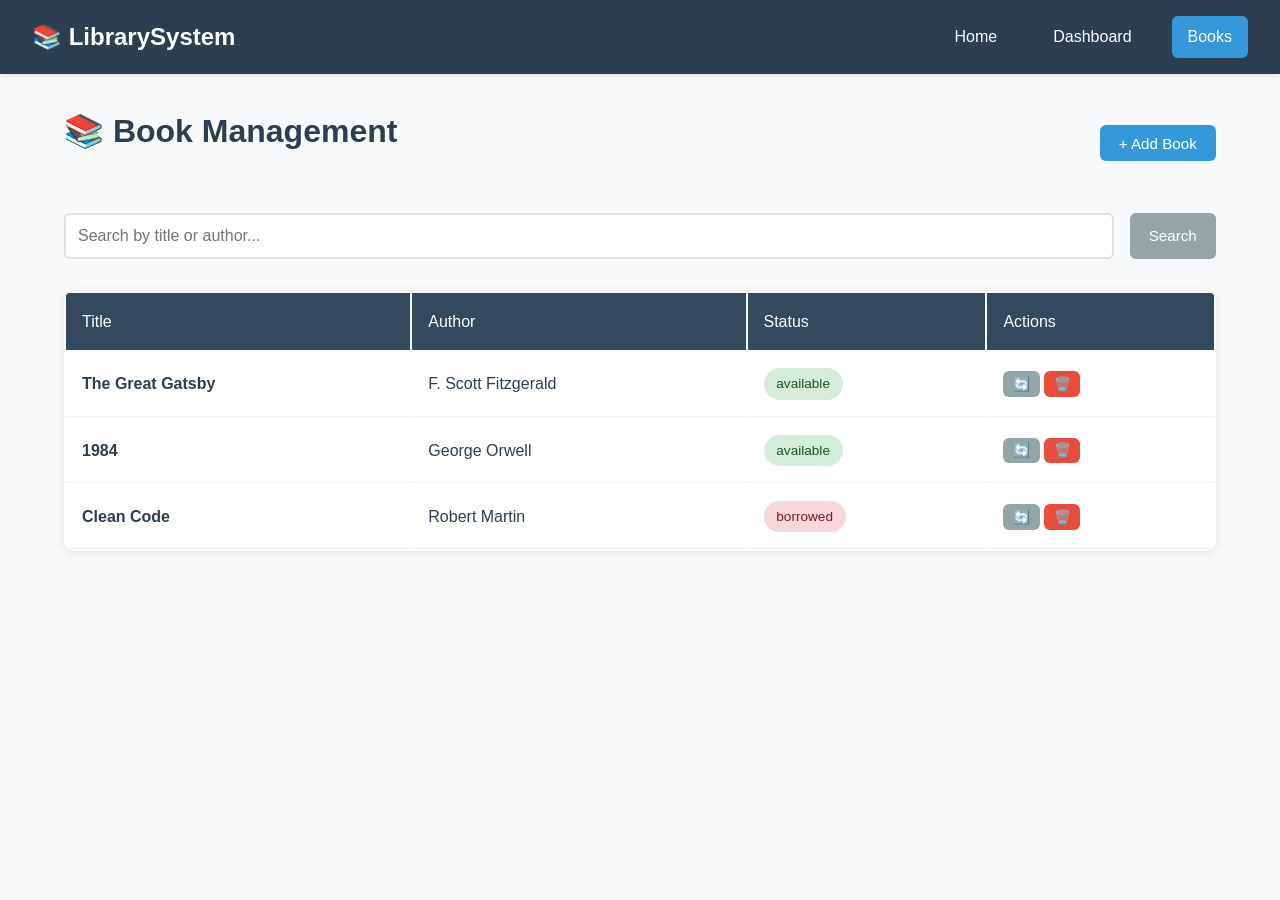
==== books.html @ 9d1cbea3 "Initial commit - Library Management System" ====
<!DOCTYPE html>
<html lang="en">
<head>
    <meta charset="UTF-8">
    <meta name="viewport" content="width=device-width, initial-scale=1.0">
    <title>Library System - Books</title>
    <link rel="stylesheet" href="css/style.css">
    <link rel="stylesheet" href="css/books.css">
</head>
<body>
    <nav class="navbar">
        <div class="logo">📚 LibrarySystem</div>
        <div class="nav-links">
            <a href="index.html">Home</a>
            <a href="dashboard.html">Dashboard</a>
            <a href="books.html" class="active">Books</a>
        </div>
    </nav>

    <div class="container">
        <div class="header">
            <h1>📚 Book Management</h1>
            <button class="btn btn-primary" onclick="showAddModal()">+ Add Book</button>
        </div>

        <div class="search-box">
            <input type="text" id="searchInput" placeholder="Search by title or author...">
            <button class="btn" onclick="searchBooks()">Search</button>
        </div>

        <table id="booksTable">
            <thead>
                <tr>
                    <th>Title</th>
                    <th>Author</th>
                    <th>Status</th>
                    <th>Actions</th>
                </tr>
            </thead>
            <tbody id="booksList">
                <tr><td colspan="4" class="text-center">Loading...</td></tr>
            </tbody>
        </table>
    </div>

    <!-- Add Book Modal -->
    <div id="bookModal" class="modal">
        <div class="modal-content">
            <h3>Add New Book</h3>
            <input type="text" id="bookTitle" placeholder="Book Title">
            <input type="text" id="bookAuthor" placeholder="Author Name">
            <div class="modal-buttons">
                <button class="btn" onclick="hideAddModal()">Cancel</button>
                <button class="btn btn-primary" onclick="saveBook()">Save</button>
            </div>
        </div>
    </div>

    <script src="js/script.js"></script>
    <script src="js/book.js"></script>
</body>
</html>
---- css/style.css ----
/* ===== GLOBAL STYLES ===== */
* {
    margin: 0;
    padding: 0;
    box-sizing: border-box;
    font-family: -apple-system, BlinkMacSystemFont, 'Segoe UI', Roboto, sans-serif;
}

body {
    background: #f8f9fa;
    color: #2c3e50;
    line-height: 1.6;
}

/* ===== NAVIGATION ===== */
.navbar {
    background: #2c3e50;
    padding: 1rem 2rem;
    display: flex;
    justify-content: space-between;
    align-items: center;
    color: white;
    box-shadow: 0 2px 5px rgba(0,0,0,0.1);
}

.logo {
    font-size: 1.5rem;
    font-weight: bold;
}

.nav-links {
    display: flex;
    gap: 1.5rem;
}

.nav-links a {
    color: white;
    text-decoration: none;
    padding: 0.5rem 1rem;
    border-radius: 6px;
    transition: 0.3s;
}

.nav-links a:hover,
.nav-links a.active {
    background: #3498db;
}

/* ===== CONTAINER ===== */
.container {
    max-width: 1200px;
    margin: 2rem auto;
    padding: 0 1.5rem;
}

h1 {
    color: #2c3e50;
    margin-bottom: 1.5rem;
    font-size: 2rem;
}

/* ===== CARDS ===== */
.cards {
    display: grid;
    grid-template-columns: repeat(auto-fit, minmax(300px, 1fr));
    gap: 2rem;
    margin: 2rem 0;
}

.card {
    background: white;
    padding: 2rem;
    border-radius: 10px;
    box-shadow: 0 2px 10px rgba(0,0,0,0.1);
    transition: 0.3s;
}

.card:hover {
    transform: translateY(-5px);
    box-shadow: 0 5px 20px rgba(0,0,0,0.15);
}

.card h3 {
    color: #2c3e50;
    margin-bottom: 1rem;
    font-size: 1.3rem;
}

.card p {
    color: #7f8c8d;
    margin-bottom: 1.5rem;
}

/* ===== BUTTONS ===== */
.btn {
    display: inline-block;
    padding: 0.6rem 1.2rem;
    background: #95a5a6;
    color: white;
    text-decoration: none;
    border: none;
    border-radius: 6px;
    cursor: pointer;
    transition: 0.3s;
    font-size: 0.95rem;
}

.btn-primary {
    background: #3498db;
}

.btn-danger {
    background: #e74c3c;
}

.btn:hover {
    opacity: 0.9;
    transform: translateY(-2px);
}

/* ===== INFO BOX ===== */
.info-box {
    background: white;
    padding: 1.5rem;
    border-radius: 10px;
    margin-top: 2rem;
    border-left: 4px solid #3498db;
}

.info-box h3 {
    color: #2c3e50;
    margin-bottom: 1rem;
}

.info-box ul {
    list-style: none;
    padding-left: 1rem;
}

.info-box li {
    margin: 0.5rem 0;
    color: #7f8c8d;
}

.info-box li::before {
    content: "✓";
    color: #27ae60;
    margin-right: 0.5rem;
}

/* ===== TABLE ===== */
table {
    width: 100%;
    background: white;
    border-radius: 10px;
    overflow: hidden;
    box-shadow: 0 2px 10px rgba(0,0,0,0.1);
}

th {
    background: #34495e;
    color: white;
    padding: 1rem;
    text-align: left;
    font-weight: 500;
}

td {
    padding: 1rem;
    border-bottom: 1px solid #ecf0f1;
}

tr:hover {
    background: #f8f9fa;
}

/* ===== BADGES ===== */
.badge {
    padding: 0.3rem 0.8rem;
    border-radius: 20px;
    font-size: 0.85rem;
    font-weight: 500;
    display: inline-block;
}

.badge-available {
    background: #d4edda;
    color: #155724;
}

.badge-borrowed {
    background: #f8d7da;
    color: #721c24;
}

/* ===== MODAL ===== */
.modal {
    display: none;
    position: fixed;
    top: 0;
    left: 0;
    width: 100%;
    height: 100%;
    background: rgba(0,0,0,0.5);
    justify-content: center;
    align-items: center;
    z-index: 1000;
}

.modal.show {
    display: flex;
}

.modal-content {
    background: white;
    padding: 2rem;
    border-radius: 10px;
    width: 90%;
    max-width: 400px;
    animation: slideDown 0.3s;
}

@keyframes slideDown {
    from {
        transform: translateY(-50px);
        opacity: 0;
    }
    to {
        transform: translateY(0);
        opacity: 1;
    }
}

.modal-content h3 {
    margin-bottom: 1rem;
    color: #2c3e50;
}

.modal-content input {
    width: 100%;
    padding: 0.75rem;
    margin: 0.5rem 0;
    border: 2px solid #e0e0e0;
    border-radius: 6px;
    font-size: 1rem;
}

.modal-content input:focus {
    outline: none;
    border-color: #3498db;
}

.modal-buttons {
    display: flex;
    gap: 1rem;
    margin-top: 1.5rem;
}

.modal-buttons .btn {
    flex: 1;
}

/* ===== UTILITIES ===== */
.text-center { text-align: center; }
.mt-3 { margin-top: 1rem; }
.mb-3 { margin-bottom: 1rem; }
---- css/books.css ----
/* ===== BOOKS PAGE SPECIFIC STYLES ===== */

/* Header */
.header {
    display: flex;
    justify-content: space-between;
    align-items: center;
    margin-bottom: 2rem;
    flex-wrap: wrap;
    gap: 1rem;
}

/* Search Box */
.search-box {
    display: flex;
    gap: 1rem;
    margin-bottom: 2rem;
}

.search-box input {
    flex: 1;
    padding: 0.75rem;
    border: 2px solid #e0e0e0;
    border-radius: 6px;
    font-size: 1rem;
}

.search-box input:focus {
    outline: none;
    border-color: #3498db;
}

/* Action Buttons in Table */
.action-buttons {
    display: flex;
    gap: 0.5rem;
}

.btn-small {
    padding: 0.3rem 0.6rem;
    font-size: 0.85rem;
}

/* Empty State */
.empty-state {
    text-align: center;
    padding: 3rem;
    color: #95a5a6;
}

.empty-state i {
    font-size: 3rem;
    margin-bottom: 1rem;
}

/* Responsive */
@media (max-width: 768px) {
    .header {
        flex-direction: column;
        align-items: stretch;
    }
    
    .search-box {
        flex-direction: column;
    }
    
    table {
        display: block;
        overflow-x: auto;
    }
}
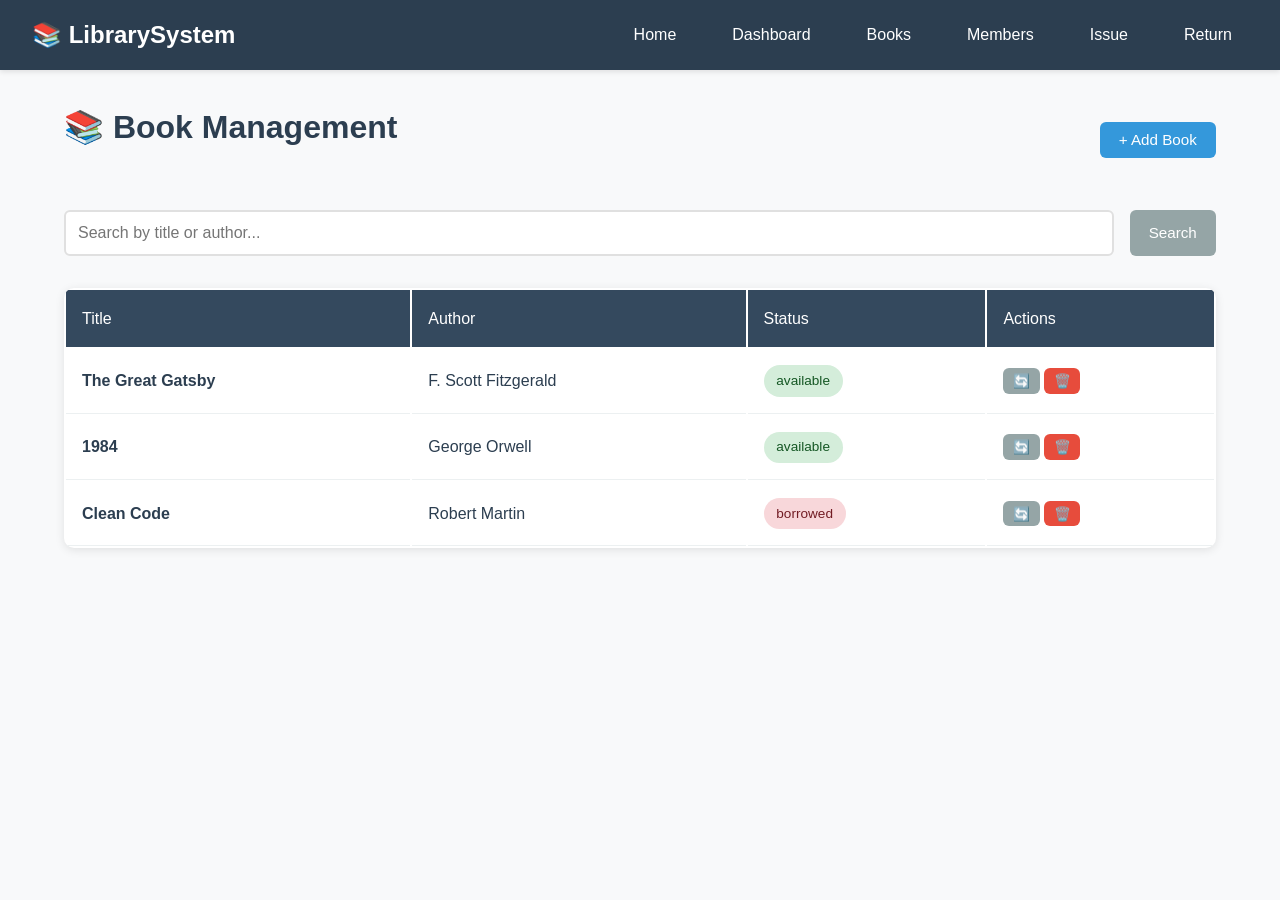
==== commit 7cbd09f4: "add navbar page for dashbord desizn" ====
--- a/books.html
+++ b/books.html
@@ -1,5 +1,6 @@
 <!DOCTYPE html>
 <html lang="en">
+
 <head>
     <meta charset="UTF-8">
     <meta name="viewport" content="width=device-width, initial-scale=1.0">
@@ -7,15 +8,9 @@
     <link rel="stylesheet" href="css/style.css">
     <link rel="stylesheet" href="css/books.css">
 </head>
+
 <body>
-    <nav class="navbar">
-        <div class="logo">📚 LibrarySystem</div>
-        <div class="nav-links">
-            <a href="index.html">Home</a>
-            <a href="dashboard.html">Dashboard</a>
-            <a href="books.html" class="active">Books</a>
-        </div>
-    </nav>
+    <div id="navbar"></div>
 
     <div class="container">
         <div class="header">
@@ -38,7 +33,9 @@
                 </tr>
             </thead>
             <tbody id="booksList">
-                <tr><td colspan="4" class="text-center">Loading...</td></tr>
+                <tr>
+                    <td colspan="4" class="text-center">Loading...</td>
+                </tr>
             </tbody>
         </table>
     </div>
@@ -58,5 +55,13 @@
 
     <script src="js/script.js"></script>
     <script src="js/book.js"></script>
+    <script>
+        fetch("components/navbar.html")
+            .then(res => res.text())
+            .then(data => {
+                document.getElementById("navbar").innerHTML = data;
+            });
+    </script>
 </body>
+
 </html>
--- a/css/style.css
+++ b/css/style.css
@@ -21,6 +21,9 @@
     align-items: center;
     color: white;
     box-shadow: 0 2px 5px rgba(0,0,0,0.1);
+    position: sticky;
+    top: 0;
+    z-index: 100;
 }
 
 .logo {
@@ -31,6 +34,7 @@
 .nav-links {
     display: flex;
     gap: 1.5rem;
+    list-style: none;
 }
 
 .nav-links a {
